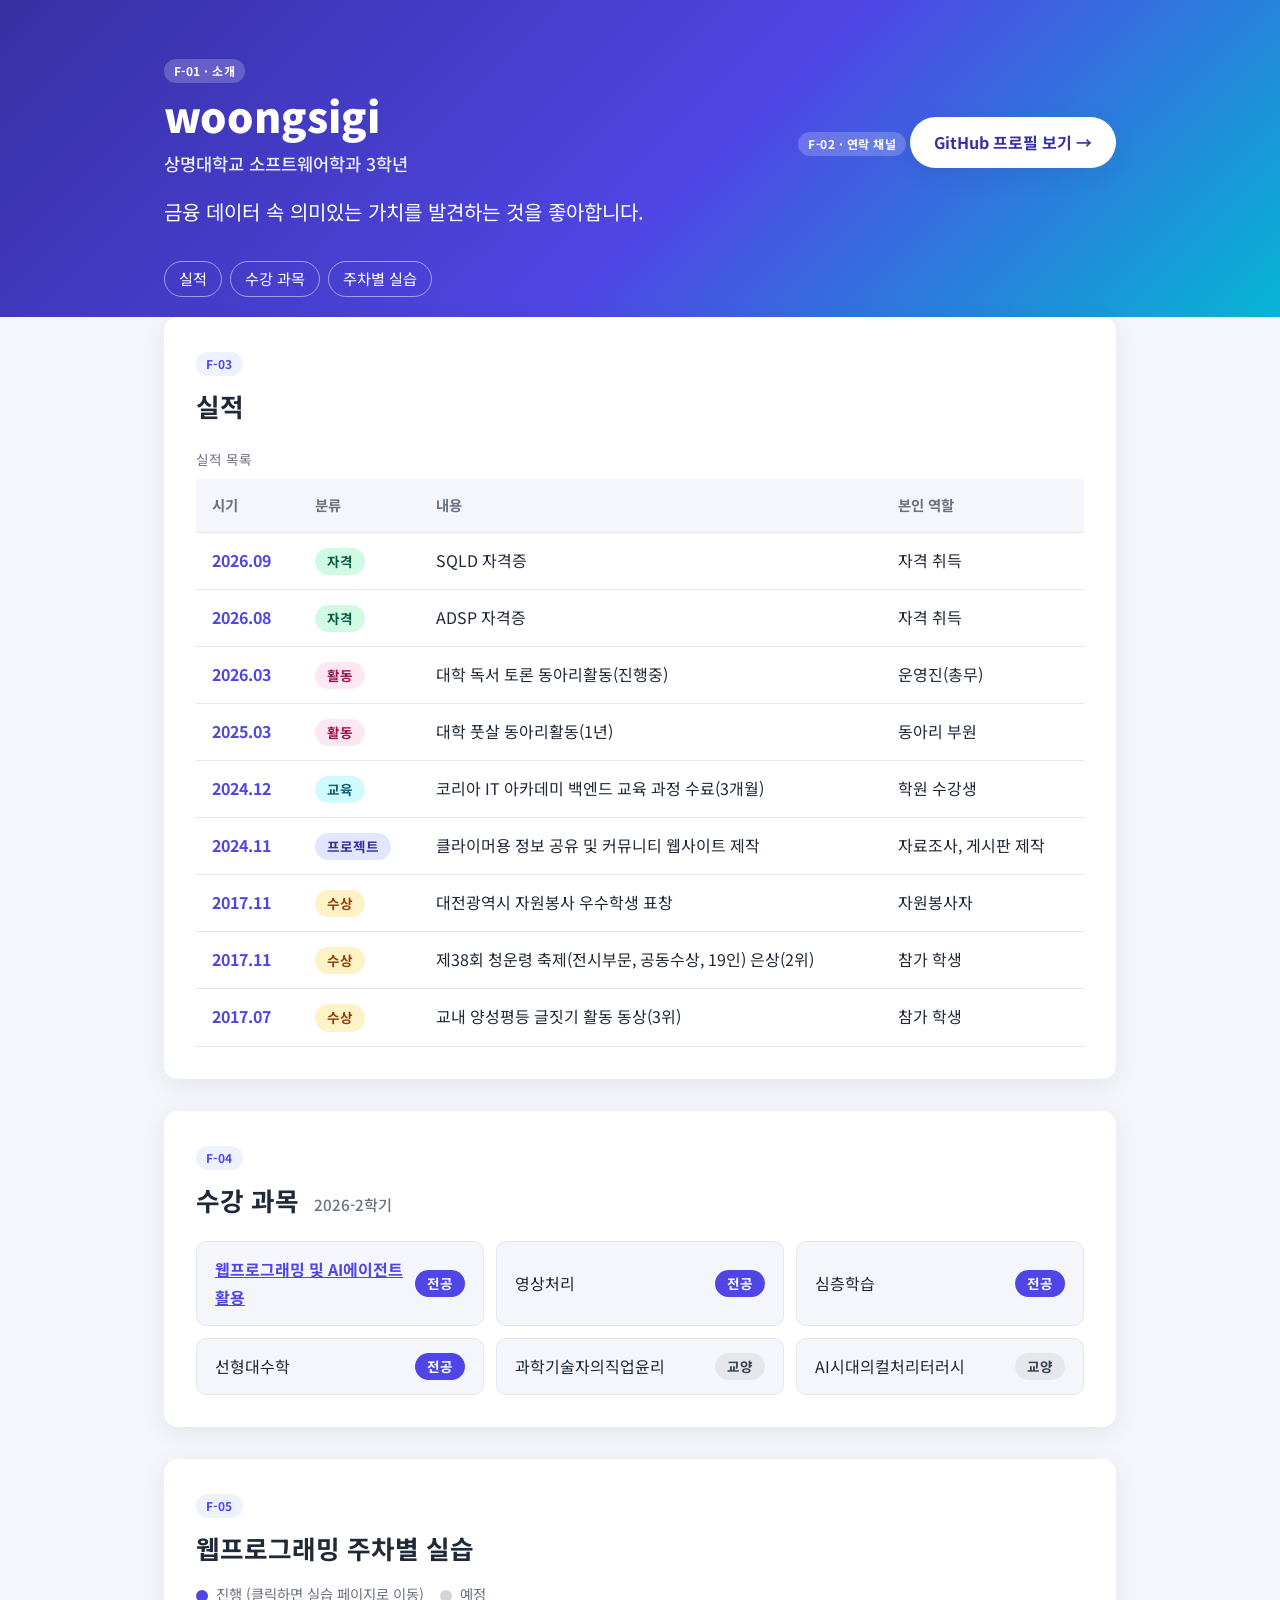
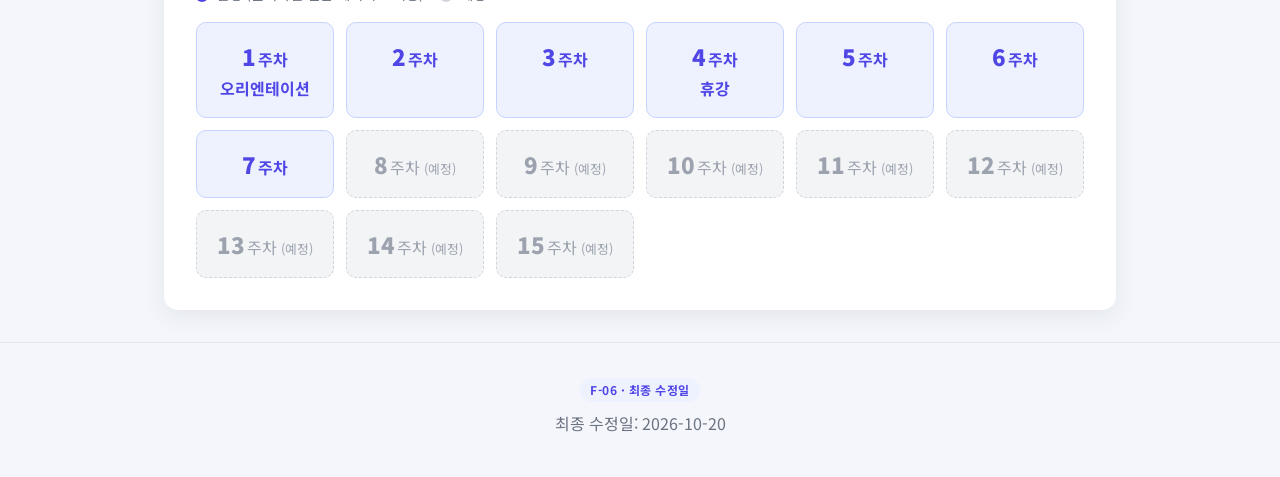
==== index.html @ b35f9777 "링크 공유 미리보기용 메타 태그와 파비콘 추가 Co-Authored-By: Claude Sonnet 5.5 <noreply@anthropic.com>" ====
<!DOCTYPE html>
<html lang="ko">
<head>
    <meta charset="UTF-8">
    <meta name="viewport" content="width=device-width, initial-scale=1.0">
    <title>개인 이력서</title>
    <meta name="description" content="금융 데이터 속 의미있는 가치를 발견하는 것을 좋아하는 상명대학교 소프트웨어학과 학생의 개인 이력서">
    <meta property="og:type" content="website">
    <meta property="og:title" content="woongsigi | 개인 이력서">
    <meta property="og:description" content="금융 데이터 속 의미있는 가치를 발견하는 것을 좋아하는 상명대학교 소프트웨어학과 학생의 개인 이력서">
    <meta property="og:url" content="https://woongsigi.smu.ai.kr/">
    <meta name="theme-color" content="#4f46e5">
    <link rel="icon" href="data:image/svg+xml,%3Csvg%20xmlns='http://www.w3.org/2000/svg'%20viewBox='0%200%2032%2032'%3E%3Crect%20width='32'%20height='32'%20rx='7'%20fill='%234f46e5'/%3E%3Ctext%20x='16'%20y='23'%20font-size='20'%20font-family='sans-serif'%20font-weight='700'%20text-anchor='middle'%20fill='white'%3EW%3C/text%3E%3C/svg%3E">
    <link rel="preconnect" href="https://fonts.googleapis.com">
    <link rel="preconnect" href="https://fonts.gstatic.com" crossorigin>
    <link rel="stylesheet" href="https://fonts.googleapis.com/css2?family=Noto+Sans+KR:wght@400;500;700;900&amp;display=swap">
    <link rel="stylesheet" href="style.css">
</head>
<body>

<!-- ==========================================================
     HEADER  (F-01 소개 / F-02 연락 채널)
     ========================================================== -->
<header id="top">
    <div class="container header-inner">

        <!-- F-01 소개 : 활동명 / 소속 / 한 줄 소개 -->
        <div class="profile" id="f01">
            <p class="badge">F-01 · 소개</p>
            <!-- [직접 입력] 활동명 (실명 금지) -->
            <h1>woongsigi</h1>
            <p class="affiliation">상명대학교 소프트웨어학과 3학년</p>
            <!-- [직접 입력] 관심 분야를 담은 한 줄 소개 (1문장, 50자 이내) -->
            <p class="intro">금융 데이터 속 의미있는 가치를 발견하는 것을 좋아합니다.</p>
        </div>

        <!-- F-02 연락 채널 : GitHub 링크 1개만 (이메일·전화번호 등 금지) -->
        <div class="contact" id="f02">
            <p class="badge">F-02 · 연락 채널</p>
            <!-- [직접 입력] href를 본인 GitHub 프로필 주소로 수정 -->
            <a class="button" href="https://github.com/woongkyu1182" target="_blank" rel="noopener">GitHub 프로필 보기 →</a>
        </div>

    </div>

    <nav class="container" aria-label="페이지 내 이동">
        <ul>
            <li><a href="#f03">실적</a></li>
            <li><a href="#f04">수강 과목</a></li>
            <li><a href="#f05">주차별 실습</a></li>
        </ul>
    </nav>
</header>

<main class="container">

    <!-- ==========================================================
         F-03 실적 목록 (표 / 시기 역순 / 4건 이상 / 중·고등학교 시절 1건 이상)
         ========================================================== -->
    <section id="f03" aria-labelledby="f03-title">
        <p class="badge">F-03</p>
        <h2 id="f03-title">실적</h2>
        <div class="table-wrap">
            <table>
                <caption>실적 목록</caption>
                <thead>
                    <tr>
                        <th scope="col">시기</th>
                        <th scope="col">분류</th>
                        <th scope="col">내용</th>
                        <th scope="col">본인 역할</th>
                    </tr>
                </thead>
                <tbody>
                    <!--
                        [직접 입력] 규칙
                        - 시기: YYYY.MM  / 최신이 맨 위
                        - 분류: 프로젝트 · 수상 · 자격 · 활동 · 교육 중 하나
                        - 학교명·실명 금지 (예: "고등학교 SW동아리")
                        - 분류 span의 class: project / award / license / activity / education
                          (분류에 맞춰 class와 글자를 함께 바꾸세요)
                    -->
                    <tr>
                        <td>2026.09</td>
                        <td><span class="tag license">자격</span></td>
                        <td>SQLD 자격증</td>
                        <td>자격 취득</td>
                    </tr>
                    <tr>
                        <td>2026.08</td>
                        <td><span class="tag license">자격</span></td>
                        <td>ADSP 자격증</td>
                        <td>자격 취득</td>
                    </tr>
                    <tr>
                        <td>2026.03</td>
                        <td><span class="tag activity">활동</span></td>
                        <td>대학 독서 토론 동아리활동(진행중)</td>
                        <td>운영진(총무)</td>
                    </tr>
                    <tr>
                        <td>2025.03</td>
                        <td><span class="tag activity">활동</span></td>
                        <td>대학 풋살 동아리활동(1년)</td>
                        <td>동아리 부원</td>
                    </tr>
                    <tr>
                        <td>2024.12</td>
                        <td><span class="tag education">교육</span></td>
                        <td>코리아 IT 아카데미 백엔드 교육 과정 수료(3개월) </td>
                        <td>학원 수강생</td>
                    </tr>
                    <tr>
                        <td>2024.11</td>
                        <td><span class="tag project">프로젝트</span></td>
                        <td>클라이머용 정보 공유 및 커뮤니티 웹사이트 제작 </td>
                        <td>자료조사, 게시판 제작 </td>
                    </tr>
                    <tr>
                        <td>2017.11</td>
                        <td><span class="tag award">수상</span></td>
                        <td>대전광역시 자원봉사 우수학생 표창</td>
                        <td>자원봉사자</td>
                    </tr>
                    <tr>
                        <td>2017.11</td>
                        <td><span class="tag award">수상</span></td>
                        <td>제38회 청운령 축제(전시부문, 공동수상, 19인) 은상(2위)</td>
                        <td>참가 학생</td>
                    </tr>
                    <tr>
                        <td>2017.07</td>
                        <td><span class="tag award">수상</span></td>
                        <td>교내 양성평등 글짓기 활동 동상(3위)</td>
                        <td>참가 학생</td>
                    </tr>
                    <!-- 중·고등학교 시절 실적 1건 이상 필수 -->
                    <!-- 실적을 더 추가하려면 위 <tr> 블록을 복사해서 시기 순서에 맞게 끼워 넣으세요 -->
                </tbody>
            </table>
        </div>
    </section>

    <!-- ==========================================================
         F-04 수강 과목 (2026-2학기 전체 / 과목명 + 이수 구분)
         ========================================================== -->
    <section id="f04" aria-labelledby="f04-title">
        <p class="badge">F-04</p>
        <h2 id="f04-title">수강 과목 <span class="sub">2026-2학기</span></h2>
        <ul class="course-list">
            <!-- 본 과목 : F-05 영역으로 이동하는 링크 -->
            <li>
                <a href="#f05">웹프로그래밍 및 AI에이전트 활용</a>
                <span class="tag major">전공</span>
            </li>
            <!-- [직접 입력] 이번 학기 나머지 수강 과목을 모두 추가 (전공 → class="tag major" / 교양 → class="tag general") -->
            <li>
                <span class="course-name">영상처리</span>
                <span class="tag major">전공</span>
            </li>
            <li>
                <span class="course-name">심층학습</span>
                <span class="tag major">전공</span>
            </li>
            <li>
                <span class="course-name">선형대수학</span>
                <span class="tag major">전공</span>
            </li>
            <li>
                <span class="course-name">과학기술자의직업윤리</span>
                <span class="tag general">교양</span>
            </li>
            <li>
                <span class="course-name">AI시대의컬처리터러시</span>
                <span class="tag general">교양</span>
            </li>
            <!--
            <li>
                <span class="course-name">과목명</span>
                <span class="tag major">전공</span>
            </li>
            -->
        </ul>
    </section>

    <!-- ==========================================================
         F-05 본 과목 주차별 링크 (1~15주차 / 진행 = 링크 / 예정 = 링크 없음)
         ========================================================== -->
    <section id="f05" aria-labelledby="f05-title">
        <p class="badge">F-05</p>
        <h2 id="f05-title">웹프로그래밍 주차별 실습</h2>
        <p class="legend">
            <span class="dot done-dot"></span> 진행 (클릭하면 실습 페이지로 이동)
            <span class="dot planned-dot"></span> 예정
        </p>
        <ol class="weeks">
            <!-- [직접 입력] 진행한 주차: class="done" + 실습 페이지 경로(href) 수정 -->
            <li class="done"><a><span class="num">1</span>주차<br>오리엔테이션</a></li>
            <li class="done"><a href="doc1.html"><span class="num">2</span>주차</a></li>
            <li class="done"><a href="doc2.html"><span class="num">3</span>주차</a></li>
            <li class="done"><a><span class="num">4</span>주차<br>휴강</a></li>
            <li class="done"><a href="doc03.html"><span class="num">5</span>주차</a></li>
            <li class="done"><a href="doc04.html"><span class="num">6</span>주차</a></li>
            <li class="done"><a href="doc05.html"><span class="num">7</span>주차</a></li>
            <!-- 예정 주차: 링크 없음. 진행하면 아래처럼 교체
                 <li class="done"><a href="week08.html"><span class="num">8</span>주차</a></li> -->
            <li class="planned"><span class="num">8</span>주차 <em>(예정)</em></li>
            <li class="planned"><span class="num">9</span>주차 <em>(예정)</em></li>
            <li class="planned"><span class="num">10</span>주차 <em>(예정)</em></li>
            <li class="planned"><span class="num">11</span>주차 <em>(예정)</em></li>
            <li class="planned"><span class="num">12</span>주차 <em>(예정)</em></li>
            <li class="planned"><span class="num">13</span>주차 <em>(예정)</em></li>
            <li class="planned"><span class="num">14</span>주차 <em>(예정)</em></li>
            <li class="planned"><span class="num">15</span>주차 <em>(예정)</em></li>
        </ol>
    </section>

    <!-- [선택·가산점] 추가 요구사항(A-01~)을 구현했다면 여기에 <section id="a01"> 추가 -->

</main>

<!-- ==========================================================
     FOOTER  (F-06 최종 수정일)
     ========================================================== -->
<footer id="f06">
    <div class="container">
        <p class="badge">F-06 · 최종 수정일</p>
        <!-- [직접 입력] 배포 저장소의 마지막 커밋 날짜와 같게 -->
        <p>최종 수정일: 2026-10-20</p>
    </div>
</footer>

</body>
</html>
---- style.css ----
:root {
    --bg: #f4f6fb;
    --surface: #ffffff;
    --text: #1f2937;
    --muted: #6b7280;
    --line: #e5e7eb;
    --primary: #4f46e5;
    --primary-dark: #3730a3;
    --accent: #06b6d4;
    --done-bg: #eef2ff;
    --done-line: #c7d2fe;
    --planned-bg: #f3f4f6;
    --radius: 14px;
    --shadow: 0 6px 24px rgba(31, 41, 55, 0.08);
}

* { box-sizing: border-box; }

html { scroll-behavior: smooth; }

body {
    margin: 0;
    font-family: "Noto Sans KR", "Malgun Gothic", sans-serif;
    color: var(--text);
    background: var(--bg);
    line-height: 1.7;
}

.container {
    max-width: 1000px;
    margin: 0 auto;
    padding: 0 24px;
}

a { color: var(--primary); }

/* 구역 라벨 (F-01 ~ F-06) */
.badge {
    display: inline-block;
    margin: 0 0 8px;
    padding: 2px 10px;
    font-size: 0.75rem;
    font-weight: 700;
    letter-spacing: 0.04em;
    color: var(--primary);
    background: var(--done-bg);
    border-radius: 999px;
}

/* ---------- header (F-01, F-02) ---------- */
header {
    color: #fff;
    background: linear-gradient(135deg, var(--primary-dark), var(--primary) 55%, var(--accent));
}

.header-inner {
    display: flex;
    align-items: center;
    justify-content: space-between;
    gap: 24px;
    padding-top: 56px;
    padding-bottom: 32px;
}

header .badge {
    color: #fff;
    background: rgba(255, 255, 255, 0.2);
}

h1 {
    margin: 0;
    font-size: 2.6rem;
    font-weight: 900;
    line-height: 1.2;
}

.affiliation {
    margin: 8px 0 0;
    font-size: 1.1rem;
    font-weight: 500;
    opacity: 0.9;
}

.intro {
    margin: 16px 0 0;
    font-size: 1.25rem;
}

.contact { text-align: right; }

.button {
    display: inline-block;
    padding: 12px 24px;
    font-weight: 700;
    text-decoration: none;
    color: var(--primary-dark);
    background: #fff;
    border-radius: 999px;
    box-shadow: var(--shadow);
    transition: transform 0.15s;
}
.button:hover,
.button:focus-visible { transform: translateY(-2px); }

nav ul {
    display: flex;
    gap: 8px;
    margin: 0;
    padding: 0 0 20px;
    list-style: none;
}
nav a {
    display: inline-block;
    padding: 4px 14px;
    font-size: 0.95rem;
    text-decoration: none;
    color: #fff;
    border: 1px solid rgba(255, 255, 255, 0.5);
    border-radius: 999px;
}
nav a:hover,
nav a:focus-visible { background: rgba(255, 255, 255, 0.2); }

/* ---------- main sections (F-03 ~ F-05) ---------- */
main { padding-top: 40px; padding-bottom: 24px; }

section {
    margin-bottom: 32px;
    padding: 32px;
    background: var(--surface);
    border-radius: var(--radius);
    box-shadow: var(--shadow);
    scroll-margin-top: 16px;
}

h2 {
    margin: 0 0 20px;
    font-size: 1.6rem;
}
h2 .sub {
    margin-left: 8px;
    font-size: 0.95rem;
    font-weight: 500;
    color: var(--muted);
}

/* 분류 / 이수 구분 태그 */
.tag {
    display: inline-block;
    padding: 2px 12px;
    font-size: 0.85rem;
    font-weight: 700;
    white-space: nowrap;
    border-radius: 999px;
}
.tag.project   { color: #3730a3; background: #e0e7ff; }
.tag.award     { color: #92400e; background: #fef3c7; }
.tag.license   { color: #065f46; background: #d1fae5; }
.tag.activity  { color: #9d174d; background: #fce7f3; }
.tag.education { color: #155e75; background: #cffafe; }
.tag.major     { color: #fff;    background: var(--primary); }
.tag.general   { color: #374151; background: #e5e7eb; }

/* F-03 표 */
.table-wrap { overflow-x: auto; }

table {
    width: 100%;
    border-collapse: collapse;
}
caption {
    padding-bottom: 8px;
    text-align: left;
    font-size: 0.85rem;
    color: var(--muted);
}
th, td {
    padding: 14px 16px;
    text-align: left;
    vertical-align: top;
    border-bottom: 1px solid var(--line);
}
th {
    font-size: 0.9rem;
    color: var(--muted);
    background: var(--bg);
}
tbody tr:hover { background: #fafbff; }
td:first-child {
    font-weight: 700;
    white-space: nowrap;
    color: var(--primary);
}

/* F-04 수강 과목 */
.course-list {
    display: grid;
    grid-template-columns: repeat(auto-fill, minmax(280px, 1fr));
    gap: 12px;
    margin: 0;
    padding: 0;
    list-style: none;
}
.course-list li {
    display: flex;
    align-items: center;
    justify-content: space-between;
    gap: 12px;
    padding: 14px 18px;
    background: var(--bg);
    border: 1px solid var(--line);
    border-radius: 10px;
}
.course-list a { font-weight: 700; }

/* F-05 주차별 링크 */
.legend {
    margin: -8px 0 16px;
    font-size: 0.9rem;
    color: var(--muted);
}
.dot {
    display: inline-block;
    width: 12px;
    height: 12px;
    margin: 0 4px 0 12px;
    border-radius: 50%;
    vertical-align: middle;
}
.legend .dot:first-child { margin-left: 0; }
.done-dot    { background: var(--primary); }
.planned-dot { background: #d1d5db; }

.weeks {
    display: grid;
    grid-template-columns: repeat(auto-fill, minmax(130px, 1fr));
    gap: 12px;
    margin: 0;
    padding: 0;
    list-style: none;
}
.weeks li {
    border-radius: 10px;
    text-align: center;
}
.weeks .num {
    font-size: 1.4rem;
    font-weight: 900;
    margin-right: 2px;
}

.weeks .done {
    background: var(--done-bg);
    border: 1px solid var(--done-line);
    transition: transform 0.15s, box-shadow 0.15s;
}
.weeks .done:hover { transform: translateY(-3px); box-shadow: var(--shadow); }
.weeks .done a {
    display: block;
    padding: 14px 8px;
    font-weight: 700;
    text-decoration: none;
}

.weeks .planned {
    padding: 14px 8px;
    color: #9ca3af;
    background: var(--planned-bg);
    border: 1px dashed #d1d5db;
}
.weeks .planned em { font-size: 0.8rem; font-style: normal; }

/* ---------- footer (F-06) ---------- */
footer {
    padding: 32px 0 40px;
    text-align: center;
    color: var(--muted);
    border-top: 1px solid var(--line);
}
footer p { margin: 0; }
footer .badge { margin-bottom: 8px; }

/* ---------- 좁은 화면 ---------- */
@media (max-width: 720px) {
    .header-inner { flex-direction: column; align-items: flex-start; padding-top: 40px; }
    .contact { text-align: left; }
    h1 { font-size: 2rem; }
    section { padding: 20px; }
}
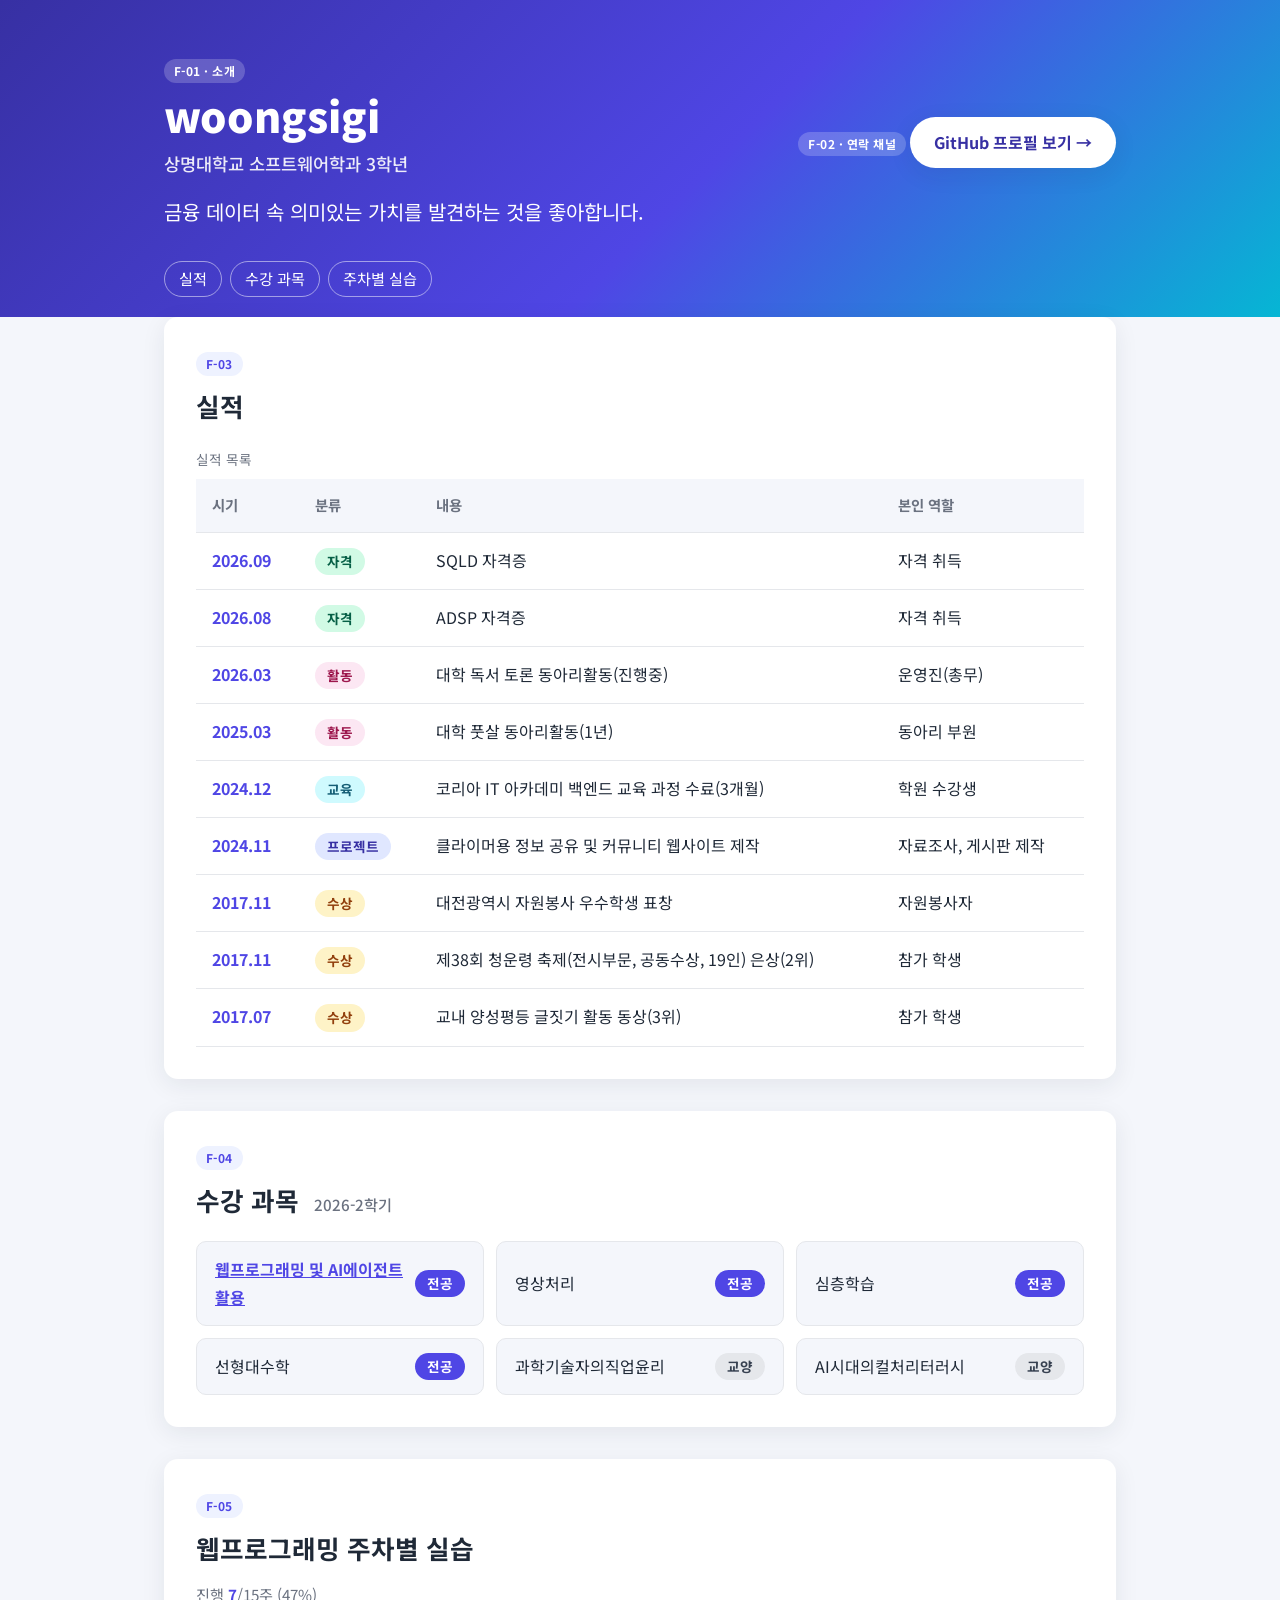
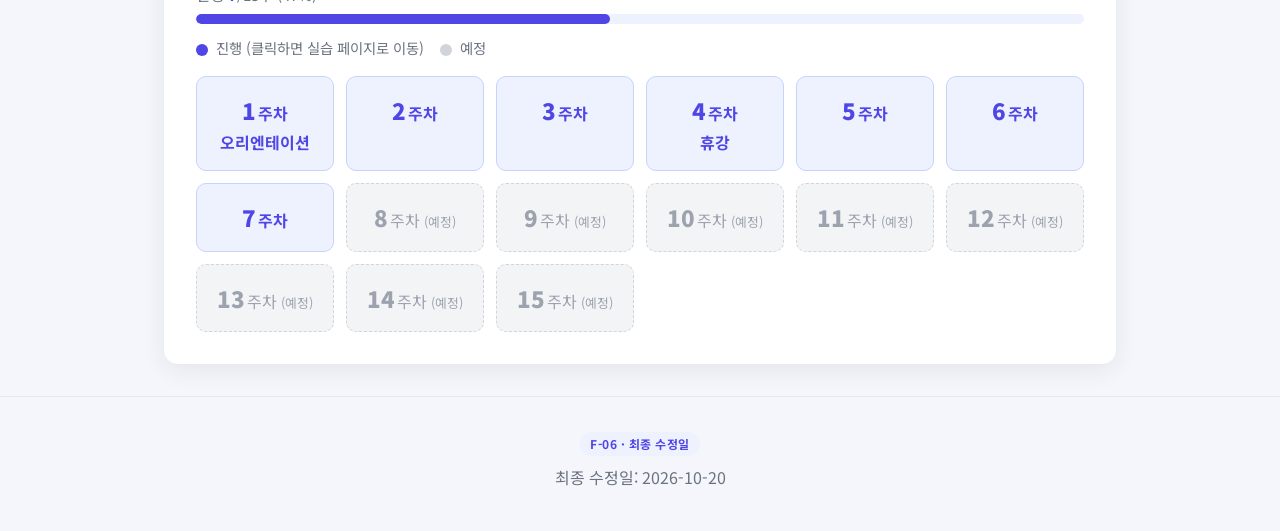
==== commit e49f457d: "F-05 영역에 수강 진행률(7/15주) 표시 추가 Co-Authored-By: Claude Sonnet 5.5 <noreply@anthropic.com>" ====
--- a/index.html
+++ b/index.html
@@ -189,6 +189,9 @@
     <section id="f05" aria-labelledby="f05-title">
         <p class="badge">F-05</p>
         <h2 id="f05-title">웹프로그래밍 주차별 실습</h2>
+        <!-- 진행률: 진행한 주차 수(value)와 전체 15주(max)를 같게 유지 -->
+        <p class="progress-text">진행 <strong>7</strong>/15주 (47%)</p>
+        <progress class="progress-bar" value="7" max="15" aria-label="본 과목 진행률">47%</progress>
         <p class="legend">
             <span class="dot done-dot"></span> 진행 (클릭하면 실습 페이지로 이동)
             <span class="dot planned-dot"></span> 예정
--- a/style.css
+++ b/style.css
@@ -213,6 +213,28 @@
 }
 .course-list a { font-weight: 700; }
 
+/* F-05 진행률 */
+.progress-text {
+    margin: -8px 0 6px;
+    font-size: 0.95rem;
+    color: var(--muted);
+}
+.progress-text strong { color: var(--primary); }
+.progress-bar {
+    display: block;
+    width: 100%;
+    height: 10px;
+    margin-bottom: 20px;
+    border: 0;
+    border-radius: 999px;
+    overflow: hidden;
+    appearance: none;
+    background: var(--done-bg);
+}
+.progress-bar::-webkit-progress-bar { background: var(--done-bg); }
+.progress-bar::-webkit-progress-value { background: var(--primary); border-radius: 999px; }
+.progress-bar::-moz-progress-bar { background: var(--primary); border-radius: 999px; }
+
 /* F-05 주차별 링크 */
 .legend {
     margin: -8px 0 16px;
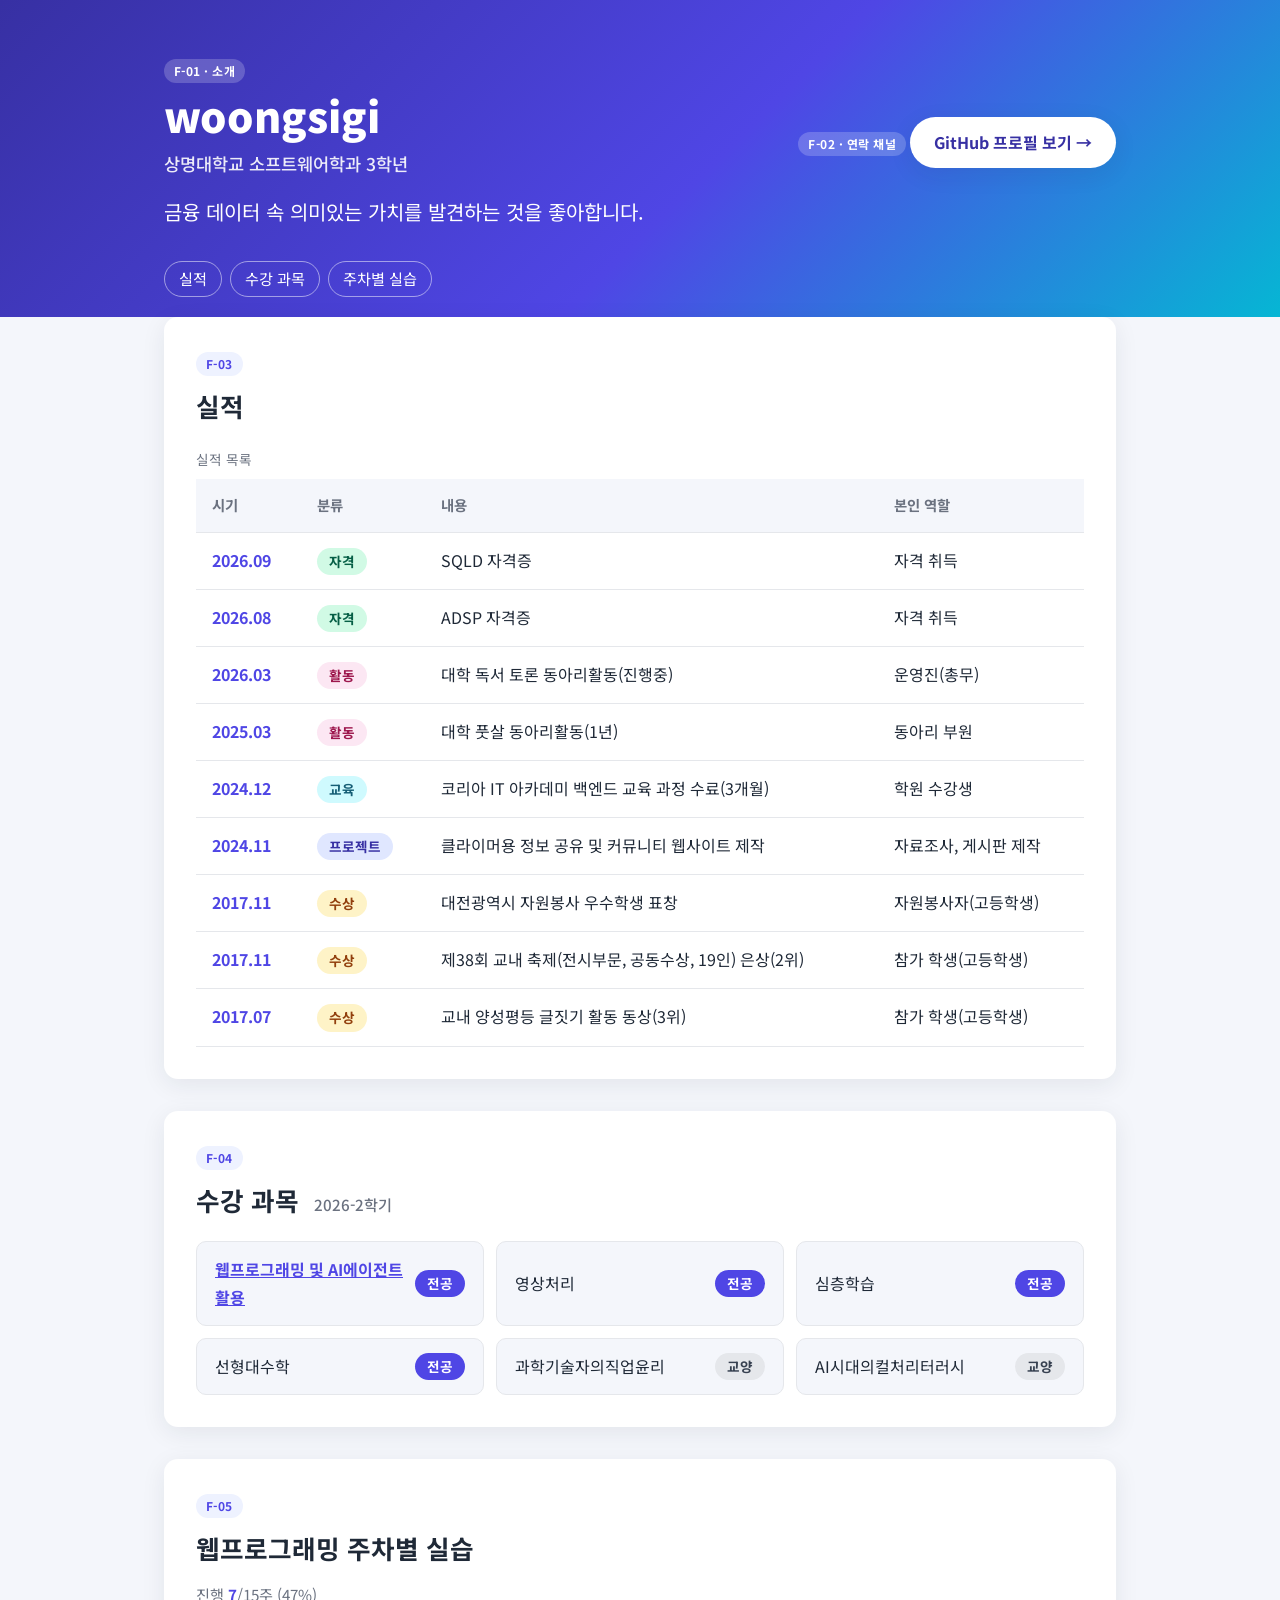
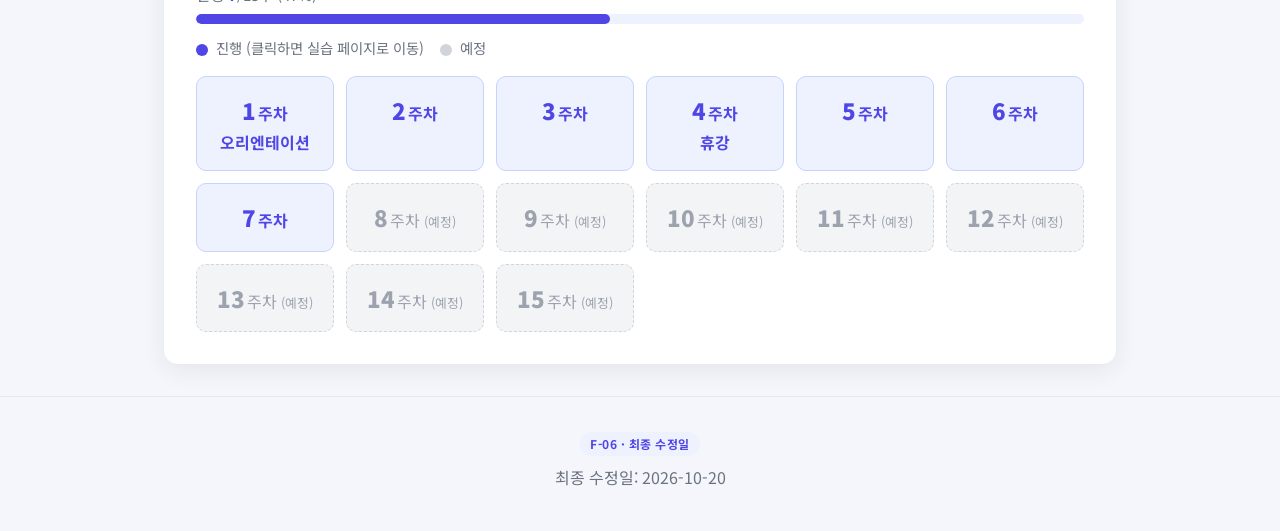
==== commit 9a43f5bc: "실적 문구에서 학교 특정 표현 제거, 중·고등학교 시절 표기 명확화 Co-Authored-By: Claude Sonnet 5.5 <noreply@anthropic.com>" ====
--- a/index.html
+++ b/index.html
@@ -14,7 +14,7 @@
     <link rel="preconnect" href="https://fonts.googleapis.com">
     <link rel="preconnect" href="https://fonts.gstatic.com" crossorigin>
     <link rel="stylesheet" href="https://fonts.googleapis.com/css2?family=Noto+Sans+KR:wght@400;500;700;900&amp;display=swap">
-    <link rel="stylesheet" href="style.css">
+    <link rel="stylesheet" href="style.css?v=20261020">
 </head>
 <body>
 
@@ -120,19 +120,19 @@
                         <td>2017.11</td>
                         <td><span class="tag award">수상</span></td>
                         <td>대전광역시 자원봉사 우수학생 표창</td>
-                        <td>자원봉사자</td>
+                        <td>자원봉사자(고등학생)</td>
                     </tr>
                     <tr>
                         <td>2017.11</td>
                         <td><span class="tag award">수상</span></td>
-                        <td>제38회 청운령 축제(전시부문, 공동수상, 19인) 은상(2위)</td>
-                        <td>참가 학생</td>
+                        <td>제38회 교내 축제(전시부문, 공동수상, 19인) 은상(2위)</td>
+                        <td>참가 학생(고등학생)</td>
                     </tr>
                     <tr>
                         <td>2017.07</td>
                         <td><span class="tag award">수상</span></td>
                         <td>교내 양성평등 글짓기 활동 동상(3위)</td>
-                        <td>참가 학생</td>
+                        <td>참가 학생(고등학생)</td>
                     </tr>
                     <!-- 중·고등학교 시절 실적 1건 이상 필수 -->
                     <!-- 실적을 더 추가하려면 위 <tr> 블록을 복사해서 시기 순서에 맞게 끼워 넣으세요 -->
--- a/style.css
+++ b/style.css
@@ -302,6 +302,39 @@
 footer p { margin: 0; }
 footer .badge { margin-bottom: 8px; }
 
+/* ---------- 인쇄 / PDF 저장 ---------- */
+@media print {
+    @page { size: A4; margin: 12mm; }
+
+    body { color: #000; background: #fff; font-size: 10pt; line-height: 1.5; }
+    header { color: #000; background: none; border-bottom: 2px solid #000; }
+    .header-inner { padding-top: 0; padding-bottom: 8px; }
+    h1 { font-size: 22pt; }
+    .affiliation, .intro { opacity: 1; }
+    .intro { font-size: 11pt; }
+
+    nav, .badge, .legend, .progress-bar { display: none; }
+    .button { padding: 0; color: #000; background: none; box-shadow: none; }
+    .button::after { content: " (github.com/woongkyu1182)"; }
+
+    main { padding-top: 12px; padding-bottom: 0; }
+    section { margin-bottom: 14px; padding: 0; box-shadow: none; break-inside: avoid; }
+    h2 { margin-bottom: 8px; font-size: 14pt; }
+
+    th { color: #000; background: #eee; }
+    th, td { padding: 4px 8px; }
+    td:first-child { color: #000; }
+    .tag, .tag.project, .tag.award, .tag.license, .tag.activity, .tag.education, .tag.major, .tag.general { color: #000; background: none; border: 1px solid #000; padding: 0 6px; }
+    tr { break-inside: avoid; }
+
+    .course-list li, .weeks .done, .weeks .planned { background: none; border: 1px solid #999; }
+    .weeks { grid-template-columns: repeat(8, 1fr); gap: 6px; }
+    .weeks .planned { color: #666; }
+
+    footer { padding: 8px 0 0; color: #000; border-top: 1px solid #000; }
+    a { color: #000; text-decoration: none; }
+}
+
 /* ---------- 좁은 화면 ---------- */
 @media (max-width: 720px) {
     .header-inner { flex-direction: column; align-items: flex-start; padding-top: 40px; }
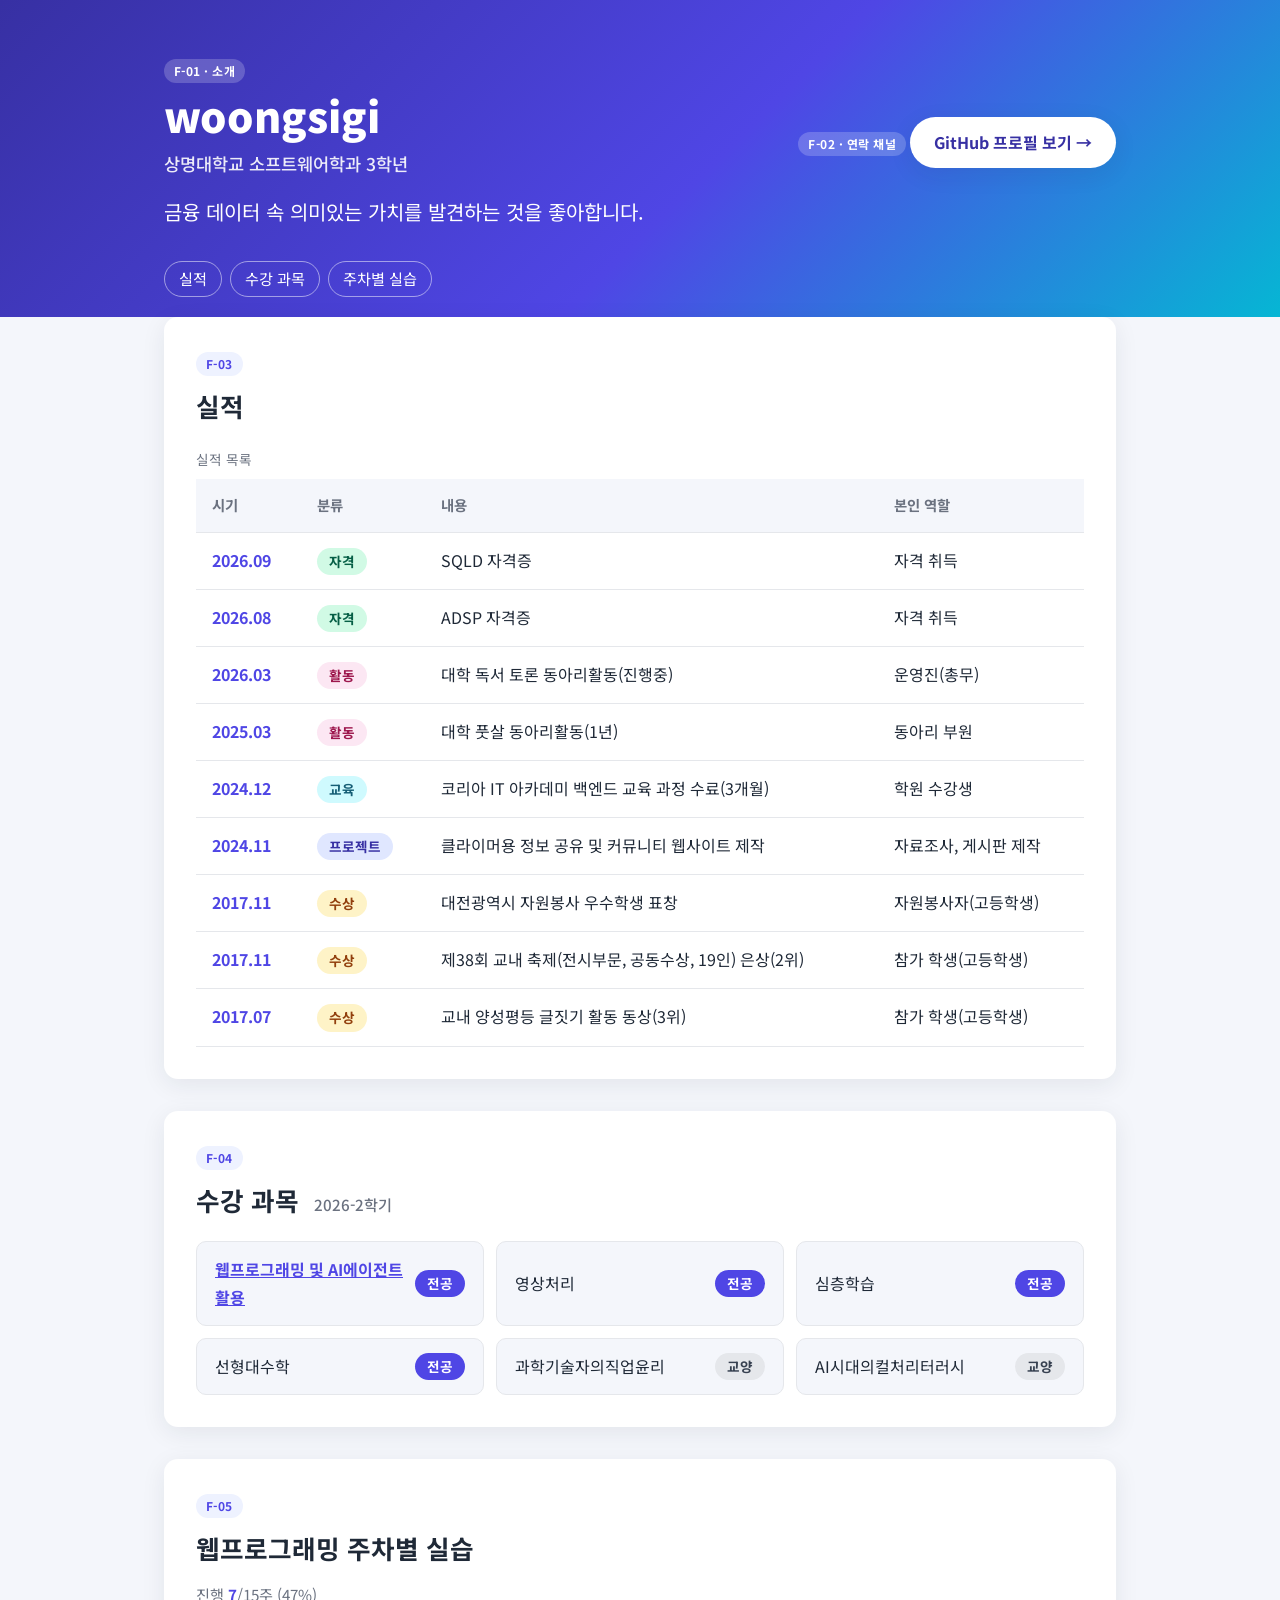
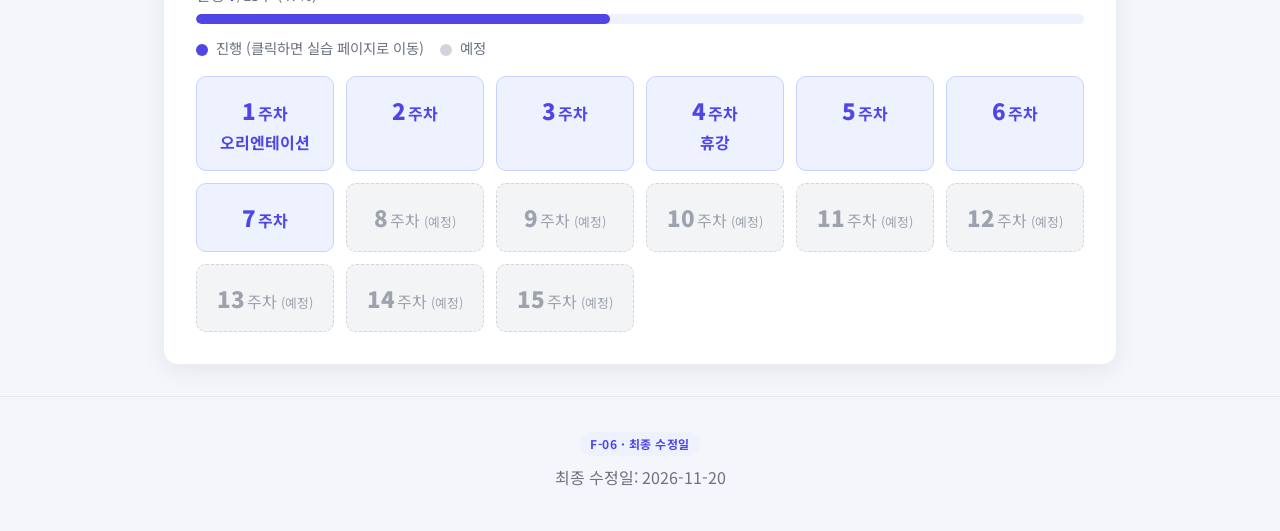
==== commit 6c4ef66b: "index.html: 최종 수정일을 2026-11-20으로 갱신 Co-Authored-By: Claude Sonnet 5.5 <noreply@anthropic.com>" ====
--- a/index.html
+++ b/index.html
@@ -3,7 +3,7 @@
 <head>
     <meta charset="UTF-8">
     <meta name="viewport" content="width=device-width, initial-scale=1.0">
-    <title>개인 이력서</title>
+    <title>woongsigi의 웹프로그래밍 실습 공간</title>
     <meta name="description" content="금융 데이터 속 의미있는 가치를 발견하는 것을 좋아하는 상명대학교 소프트웨어학과 학생의 개인 이력서">
     <meta property="og:type" content="website">
     <meta property="og:title" content="woongsigi | 개인 이력서">
@@ -14,9 +14,10 @@
     <link rel="preconnect" href="https://fonts.googleapis.com">
     <link rel="preconnect" href="https://fonts.gstatic.com" crossorigin>
     <link rel="stylesheet" href="https://fonts.googleapis.com/css2?family=Noto+Sans+KR:wght@400;500;700;900&amp;display=swap">
-    <link rel="stylesheet" href="style.css?v=20261020">
+    <link rel="stylesheet" href="style.css?v=20261021">
 </head>
 <body>
+<!-- Claude 편집 테스트: 이 주석은 화면에 보이지 않습니다 -->
 
 <!-- ==========================================================
      HEADER  (F-01 소개 / F-02 연락 채널)
@@ -198,10 +199,10 @@
         </p>
         <ol class="weeks">
             <!-- [직접 입력] 진행한 주차: class="done" + 실습 페이지 경로(href) 수정 -->
-            <li class="done"><a><span class="num">1</span>주차<br>오리엔테이션</a></li>
+            <li class="done"><span class="no-link"><span class="num">1</span>주차<span class="note">오리엔테이션</span></span></li>
             <li class="done"><a href="doc1.html"><span class="num">2</span>주차</a></li>
             <li class="done"><a href="doc2.html"><span class="num">3</span>주차</a></li>
-            <li class="done"><a><span class="num">4</span>주차<br>휴강</a></li>
+            <li class="done"><span class="no-link"><span class="num">4</span>주차<span class="note">휴강</span></span></li>
             <li class="done"><a href="doc03.html"><span class="num">5</span>주차</a></li>
             <li class="done"><a href="doc04.html"><span class="num">6</span>주차</a></li>
             <li class="done"><a href="doc05.html"><span class="num">7</span>주차</a></li>
@@ -229,7 +230,7 @@
     <div class="container">
         <p class="badge">F-06 · 최종 수정일</p>
         <!-- [직접 입력] 배포 저장소의 마지막 커밋 날짜와 같게 -->
-        <p>최종 수정일: 2026-10-20</p>
+        <p>최종 수정일: 2026-11-20</p>
     </div>
 </footer>
 
--- a/style.css
+++ b/style.css
@@ -292,6 +292,15 @@
 }
 .weeks .planned em { font-size: 0.8rem; font-style: normal; }
 
+/* 실습이 없는 주차: 링크가 아니므로 <a> 대신 <span>을 쓰되 진행 주차와 같은 모양 */
+.weeks .done .no-link {
+    display: block;
+    padding: 14px 8px;
+    font-weight: 700;
+    color: var(--primary);
+}
+.weeks .note { display: block; }
+
 /* ---------- footer (F-06) ---------- */
 footer {
     padding: 32px 0 40px;
@@ -332,7 +341,7 @@
     .weeks .planned { color: #666; }
 
     footer { padding: 8px 0 0; color: #000; border-top: 1px solid #000; }
-    a { color: #000; text-decoration: none; }
+    a, .weeks .done .no-link { color: #000; text-decoration: none; }
 }
 
 /* ---------- 좁은 화면 ---------- */
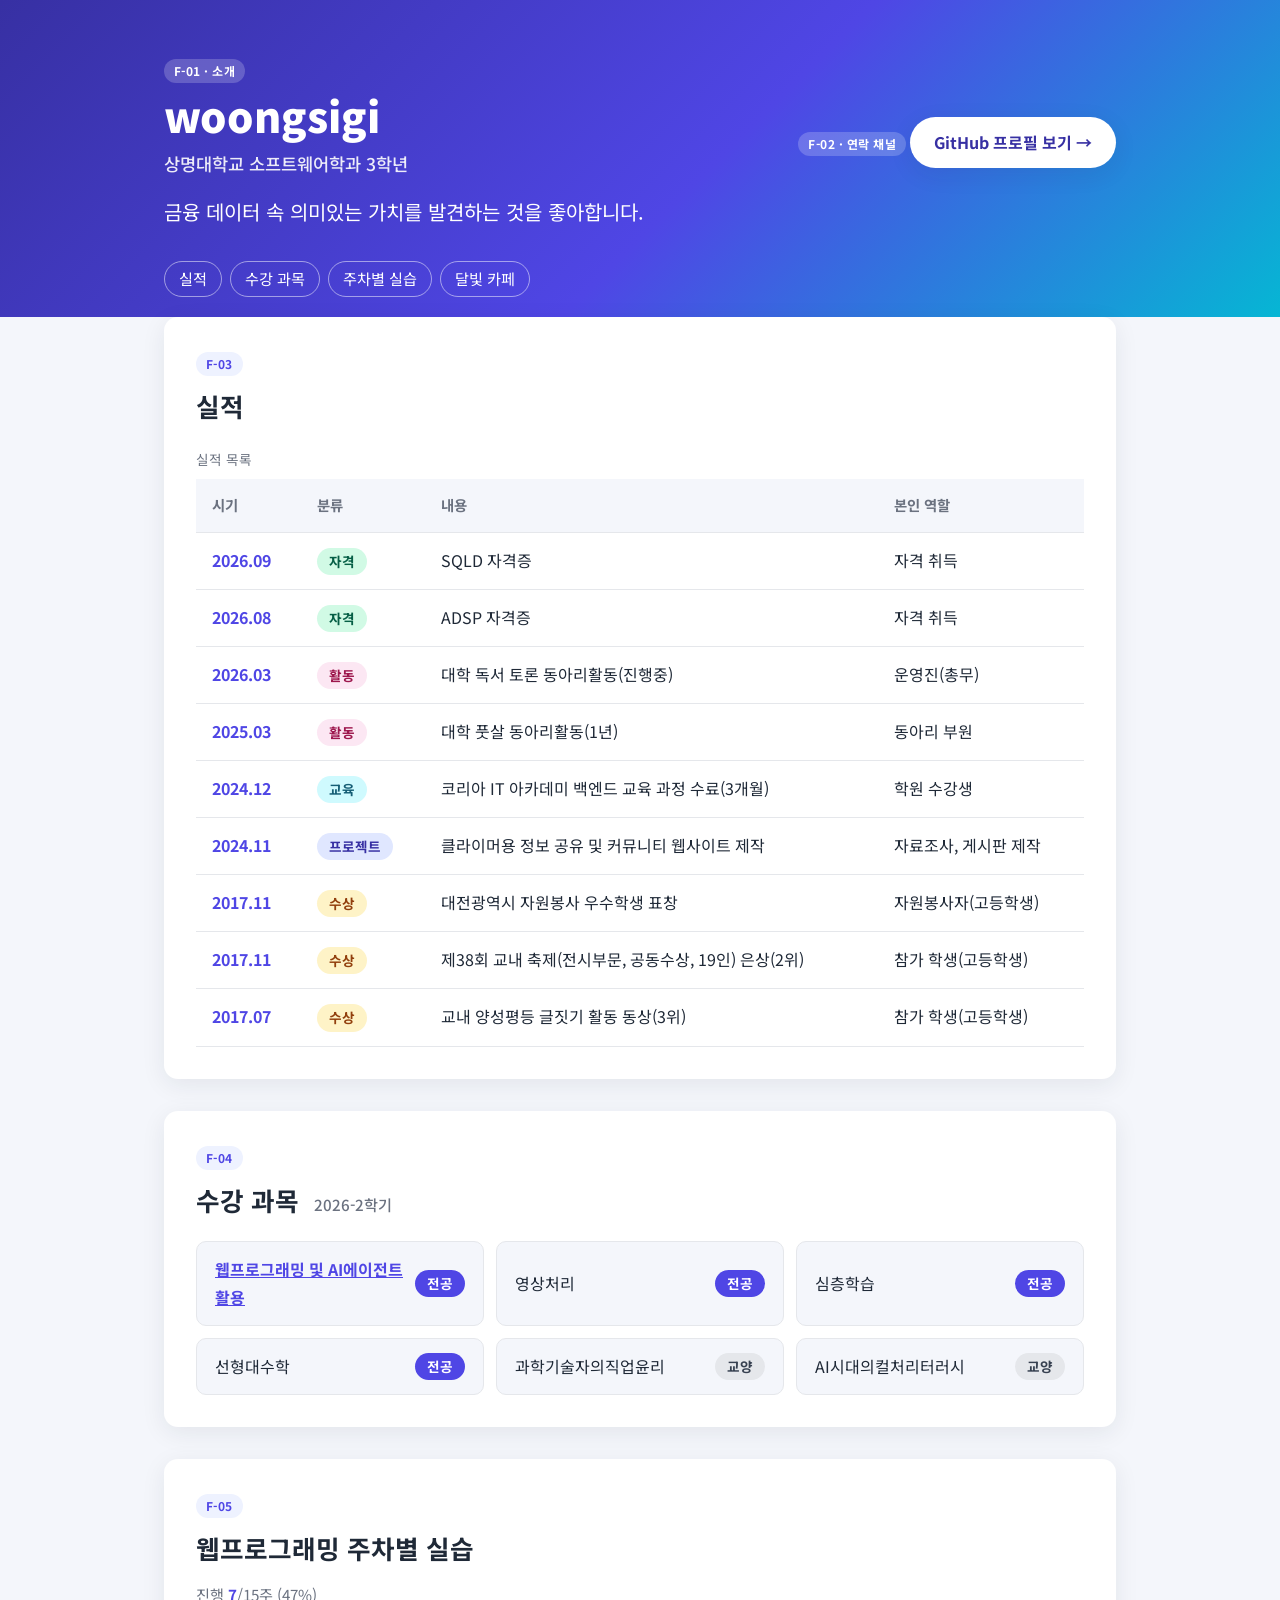
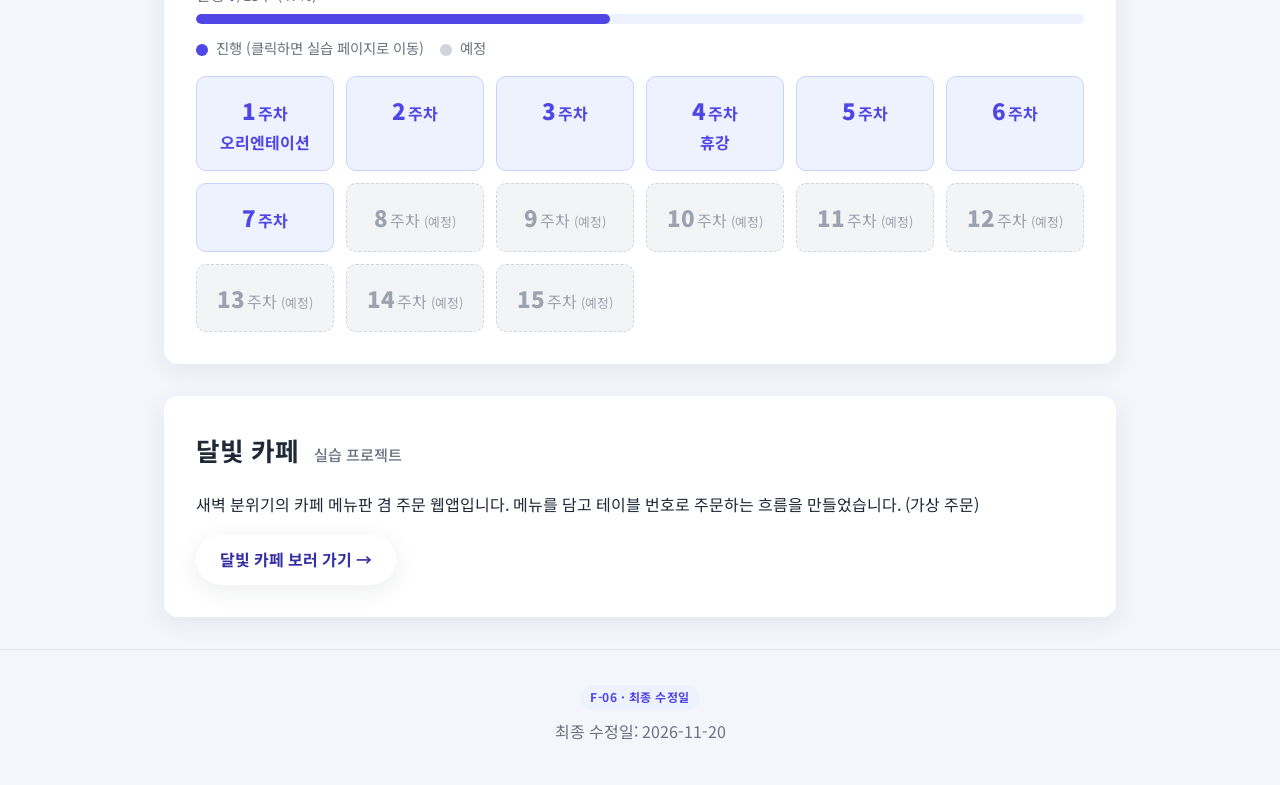
==== commit b1221753: "메인 페이지에 달빛 카페 링크 추가 Co-Authored-By: Claude Sonnet 5.5 <noreply@anthropic.com>" ====
--- a/index.html
+++ b/index.html
@@ -49,6 +49,7 @@
             <li><a href="#f03">실적</a></li>
             <li><a href="#f04">수강 과목</a></li>
             <li><a href="#f05">주차별 실습</a></li>
+            <li><a href="#cafe">달빛 카페</a></li>
         </ul>
     </nav>
 </header>
@@ -219,6 +220,15 @@
         </ol>
     </section>
 
+    <!-- ==========================================================
+         달빛 카페 (수업 실습 프로젝트: 카페 주문 웹앱)
+         ========================================================== -->
+    <section id="cafe" aria-labelledby="cafe-title">
+        <h2 id="cafe-title">달빛 카페 <span class="sub">실습 프로젝트</span></h2>
+        <p>새벽 분위기의 카페 메뉴판 겸 주문 웹앱입니다. 메뉴를 담고 테이블 번호로 주문하는 흐름을 만들었습니다. (가상 주문)</p>
+        <a class="button" href="달빛카페/index.html">달빛 카페 보러 가기 →</a>
+    </section>
+
     <!-- [선택·가산점] 추가 요구사항(A-01~)을 구현했다면 여기에 <section id="a01"> 추가 -->
 
 </main>
